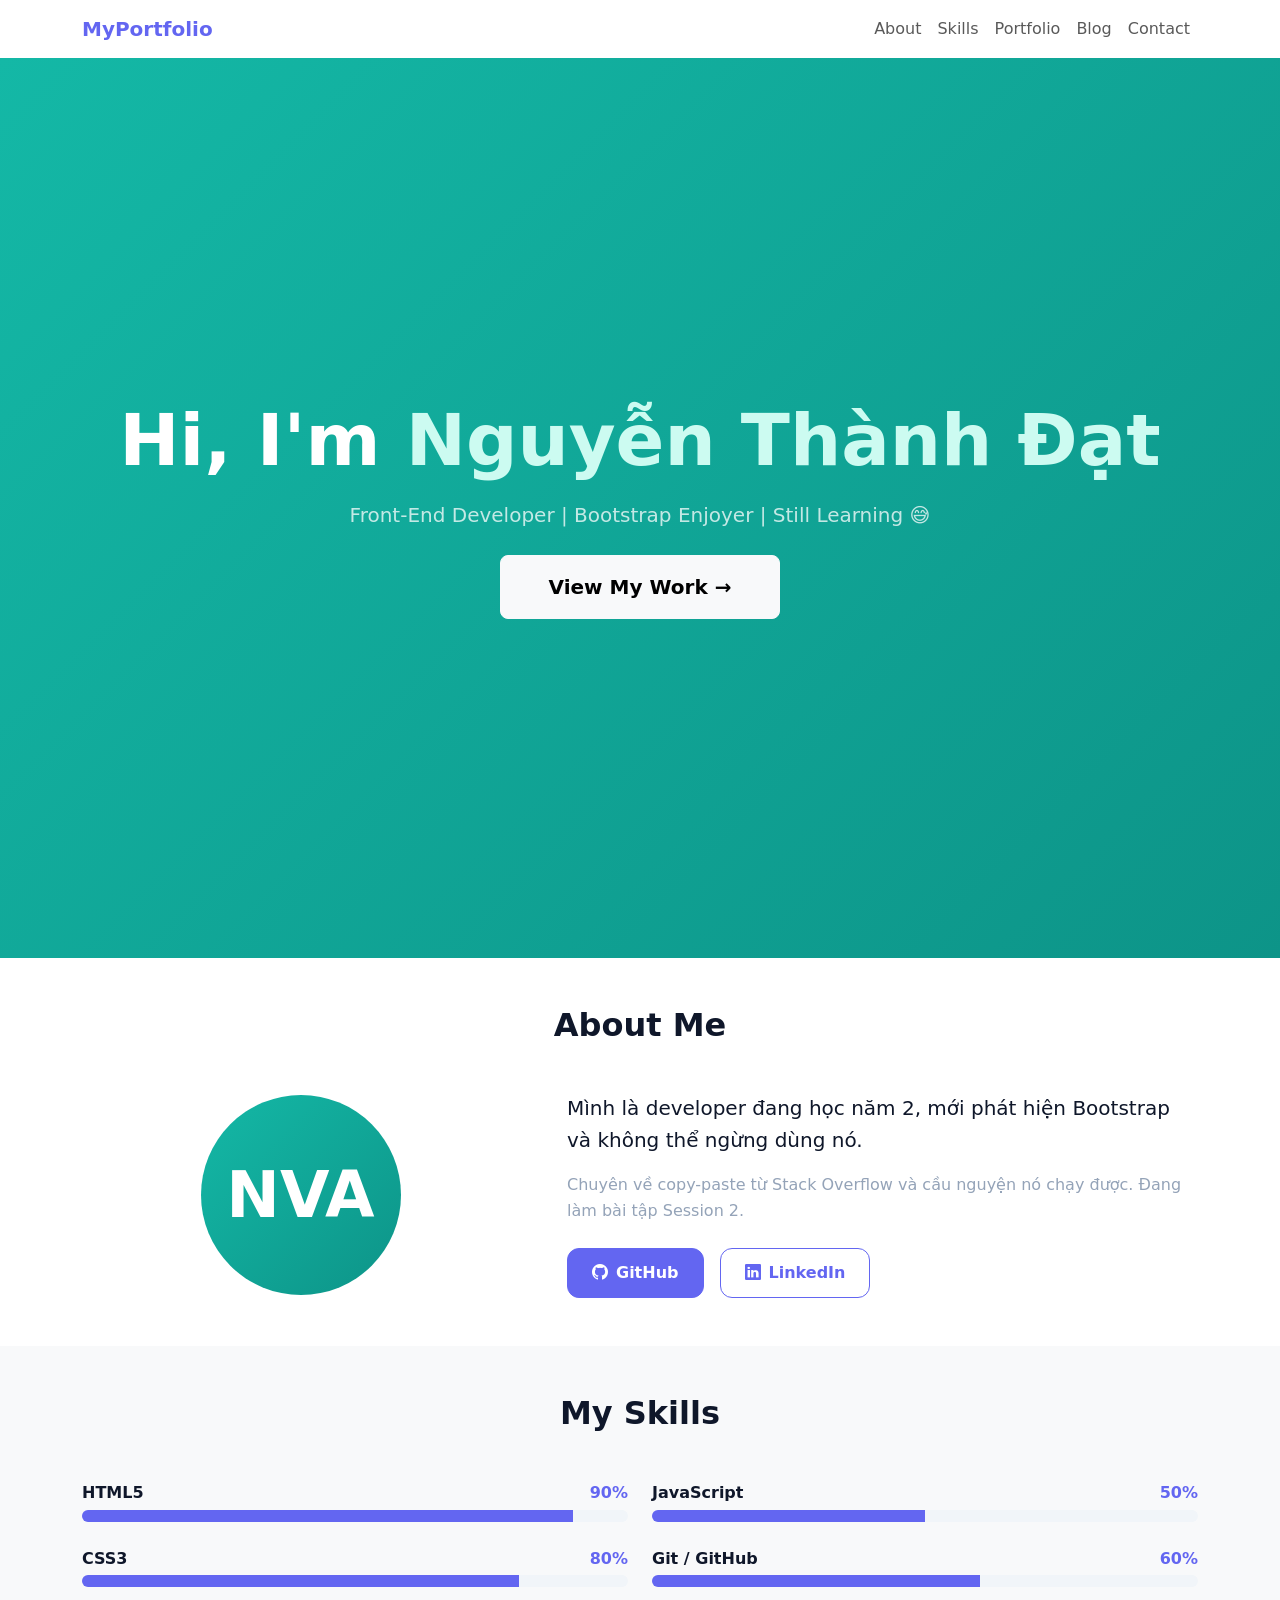
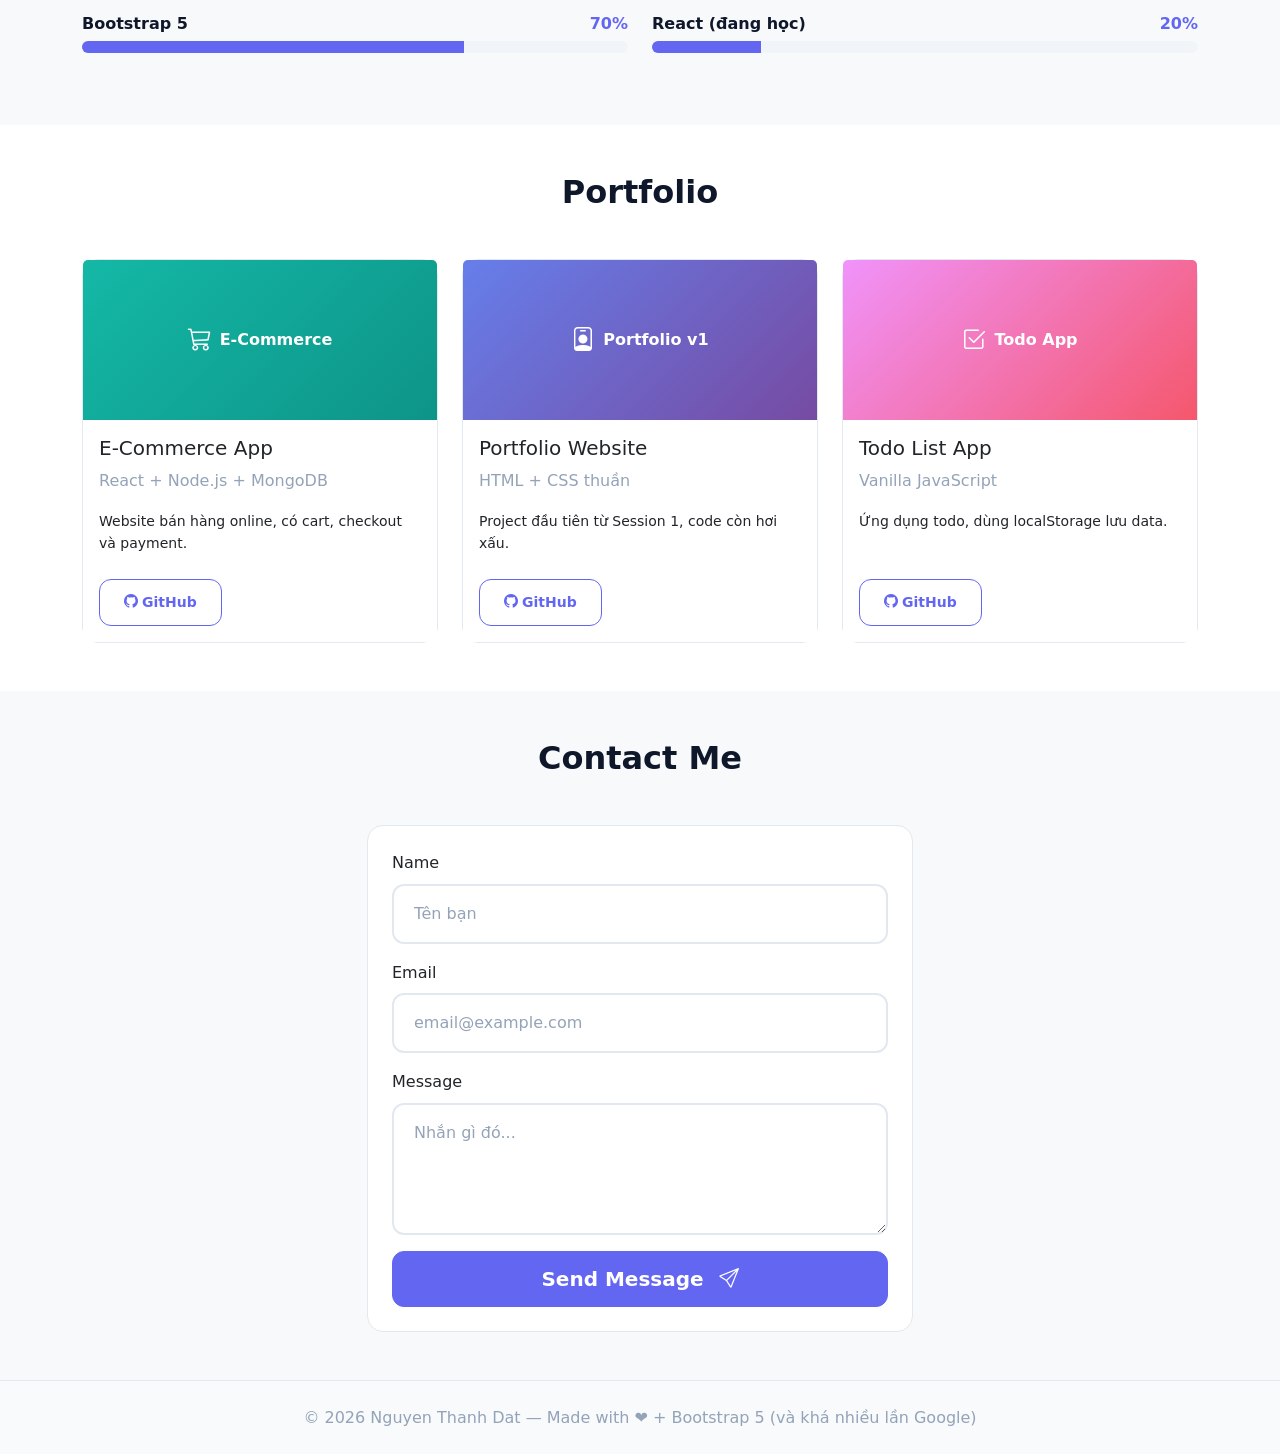
==== session_02_bootstrap/projects/portfolio_bootstrap/index.html @ e846f102 "[SETUP] Initialize project structure" ====
<!DOCTYPE html>
<html lang="en">
<head>
    <meta charset="UTF-8">
    <meta name="viewport" content="width=device-width, initial-scale=1.0">
    <title>MyPortfolio — Nguyễn Thành Đạt</title>
    <link href="https://cdn.jsdelivr.net/npm/bootstrap@5.3.2/dist/css/bootstrap.min.css" rel="stylesheet">
    <link href="https://cdn.jsdelivr.net/npm/bootstrap-icons@1.11.0/font/bootstrap-icons.css" rel="stylesheet">
    <link rel="stylesheet" href="css/custom-theme.css">
</head>
<body>

<!-- ===== NAVBAR ===== -->
<nav class="navbar navbar-expand-lg navbar-light bg-white sticky-top">
    <div class="container">
        <a class="navbar-brand fw-bold text-primary" href="#">MyPortfolio</a>

        <!-- Hamburger button -->
        <button class="navbar-toggler" type="button"
                data-bs-toggle="collapse"
                data-bs-target="#navbarNav"
                aria-controls="navbarNav"
                aria-expanded="false"
                aria-label="Toggle navigation">
            <span class="navbar-toggler-icon"></span>
        </button>

        <!-- Nav links -->
        <div class="collapse navbar-collapse" id="navbarNav">
            <ul class="navbar-nav ms-auto">
                <li class="nav-item"><a class="nav-link" href="#about">About</a></li>
                <li class="nav-item"><a class="nav-link" href="#skills">Skills</a></li>
                <li class="nav-item"><a class="nav-link" href="#portfolio">Portfolio</a></li>
                <li class="nav-item"><a class="nav-link" href="blog.html">Blog</a></li>
                <li class="nav-item"><a class="nav-link" href="#contact">Contact</a></li>
            </ul>
        </div>
    </div>
</nav>

<!-- ===== HERO ===== -->
<section class="min-vh-100 d-flex align-items-center justify-content-center text-center text-white"
         style="background: linear-gradient(135deg, #14b8a6 0%, #0d9488 100%);">
    <div class="container">
        <h1 class="display-2 fw-bold mb-3">
            Hi, I'm <span style="color: #ccfbf1;">Nguyễn Thành Đạt</span>
        </h1>
        <p class="lead mb-4 opacity-75">Front-End Developer | Bootstrap Enjoyer | Still Learning 😅</p>
        <a href="#portfolio" class="btn btn-light btn-lg px-5 py-3 fw-semibold">
            View My Work →
        </a>
    </div>
</section>

<!-- ===== ABOUT ===== -->
<section id="about" class="py-5">
    <div class="container">
        <h2 class="text-center mb-5 fw-bold">About Me</h2>
        <div class="row align-items-center g-5">
            <div class="col-lg-5 text-center">
                <div class="rounded-circle mx-auto d-flex align-items-center justify-content-center text-white fw-bold"
                     style="width:200px; height:200px; background: linear-gradient(135deg, #14b8a6, #0d9488); font-size: 4rem;">
                    NVA
                </div>
            </div>
            <div class="col-lg-7">
                <p class="lead">Mình là developer đang học năm 2, mới phát hiện Bootstrap và không thể ngừng dùng nó.</p>
                <p class="text-muted">Chuyên về copy-paste từ Stack Overflow và cầu nguyện nó chạy được. Đang làm bài tập Session 2.</p>
                <div class="d-flex gap-3 mt-4">
                    <a href="#" class="btn btn-primary">
                        <i class="bi bi-github me-2"></i>GitHub
                    </a>
                    <a href="#" class="btn btn-outline-primary">
                        <i class="bi bi-linkedin me-2"></i>LinkedIn
                    </a>
                </div>
            </div>
        </div>
    </div>
</section>

<!-- ===== SKILLS ===== -->
<section id="skills" class="py-5 bg-light">
    <div class="container">
        <h2 class="text-center mb-5 fw-bold">My Skills</h2>
        <div class="row g-4">
            <div class="col-md-6">
                <div class="mb-4">
                    <div class="d-flex justify-content-between mb-1">
                        <span class="fw-semibold">HTML5</span>
                        <span class="fw-semibold text-primary">90%</span>
                    </div>
                    <div class="progress" style="height: 12px; border-radius: 8px;">
                        <div class="progress-bar" style="width: 90%"></div>
                    </div>
                </div>
                <div class="mb-4">
                    <div class="d-flex justify-content-between mb-1">
                        <span class="fw-semibold">CSS3</span>
                        <span class="fw-semibold text-primary">80%</span>
                    </div>
                    <div class="progress" style="height: 12px; border-radius: 8px;">
                        <div class="progress-bar" style="width: 80%"></div>
                    </div>
                </div>
                <div class="mb-4">
                    <div class="d-flex justify-content-between mb-1">
                        <span class="fw-semibold">Bootstrap 5</span>
                        <span class="fw-semibold text-primary">70%</span>
                    </div>
                    <div class="progress" style="height: 12px; border-radius: 8px;">
                        <div class="progress-bar" style="width: 70%"></div>
                    </div>
                </div>
            </div>
            <div class="col-md-6">
                <div class="mb-4">
                    <div class="d-flex justify-content-between mb-1">
                        <span class="fw-semibold">JavaScript</span>
                        <span class="fw-semibold text-primary">50%</span>
                    </div>
                    <div class="progress" style="height: 12px; border-radius: 8px;">
                        <div class="progress-bar" style="width: 50%"></div>
                    </div>
                </div>
                <div class="mb-4">
                    <div class="d-flex justify-content-between mb-1">
                        <span class="fw-semibold">Git / GitHub</span>
                        <span class="fw-semibold text-primary">60%</span>
                    </div>
                    <div class="progress" style="height: 12px; border-radius: 8px;">
                        <div class="progress-bar" style="width: 60%"></div>
                    </div>
                </div>
                <div class="mb-4">
                    <div class="d-flex justify-content-between mb-1">
                        <span class="fw-semibold">React (đang học)</span>
                        <span class="fw-semibold text-primary">20%</span>
                    </div>
                    <div class="progress" style="height: 12px; border-radius: 8px;">
                        <div class="progress-bar" style="width: 20%"></div>
                    </div>
                </div>
            </div>
        </div>
    </div>
</section>

<!-- ===== PORTFOLIO GRID ===== -->
<section id="portfolio" class="py-5">
    <div class="container">
        <h2 class="text-center mb-5 fw-bold">Portfolio</h2>
        <div class="row g-4">

            <div class="col-12 col-md-6 col-lg-4">
                <div class="card h-100">
                    <div class="card-img-top d-flex align-items-center justify-content-center text-white fw-bold"
                         style="height:160px; background: linear-gradient(135deg,#14b8a6,#0d9488);">
                        <i class="bi bi-cart3 me-2" style="font-size:1.5rem;"></i> E-Commerce
                    </div>
                    <div class="card-body">
                        <h5 class="card-title">E-Commerce App</h5>
                        <p class="card-text text-muted">React + Node.js + MongoDB</p>
                        <p class="card-text small">Website bán hàng online, có cart, checkout và payment.</p>
                    </div>
                    <div class="card-footer bg-white border-0 pb-3">
                        <a href="#" class="btn btn-sm btn-outline-primary">
                            <i class="bi bi-github me-1"></i>GitHub
                        </a>
                    </div>
                </div>
            </div>

            <div class="col-12 col-md-6 col-lg-4">
                <div class="card h-100">
                    <div class="card-img-top d-flex align-items-center justify-content-center text-white fw-bold"
                         style="height:160px; background: linear-gradient(135deg,#667eea,#764ba2);">
                        <i class="bi bi-person-badge me-2" style="font-size:1.5rem;"></i> Portfolio v1
                    </div>
                    <div class="card-body">
                        <h5 class="card-title">Portfolio Website</h5>
                        <p class="card-text text-muted">HTML + CSS thuần</p>
                        <p class="card-text small">Project đầu tiên từ Session 1, code còn hơi xấu.</p>
                    </div>
                    <div class="card-footer bg-white border-0 pb-3">
                        <a href="#" class="btn btn-sm btn-outline-primary">
                            <i class="bi bi-github me-1"></i>GitHub
                        </a>
                    </div>
                </div>
            </div>

            <div class="col-12 col-md-6 col-lg-4">
                <div class="card h-100">
                    <div class="card-img-top d-flex align-items-center justify-content-center text-white fw-bold"
                         style="height:160px; background: linear-gradient(135deg,#f093fb,#f5576c);">
                        <i class="bi bi-check2-square me-2" style="font-size:1.5rem;"></i> Todo App
                    </div>
                    <div class="card-body">
                        <h5 class="card-title">Todo List App</h5>
                        <p class="card-text text-muted">Vanilla JavaScript</p>
                        <p class="card-text small">Ứng dụng todo, dùng localStorage lưu data.</p>
                    </div>
                    <div class="card-footer bg-white border-0 pb-3">
                        <a href="#" class="btn btn-sm btn-outline-primary">
                            <i class="bi bi-github me-1"></i>GitHub
                        </a>
                    </div>
                </div>
            </div>

        </div>
    </div>
</section>

<!-- ===== CONTACT ===== -->
<section id="contact" class="py-5 bg-light">
    <div class="container">
        <h2 class="text-center mb-5 fw-bold">Contact Me</h2>
        <div class="row justify-content-center">
            <div class="col-lg-6">
                <div class="card">
                    <div class="card-body p-4">
                        <form>
                            <div class="mb-3">
                                <label class="form-label">Name</label>
                                <input type="text" class="form-control" placeholder="Tên bạn">
                            </div>
                            <div class="mb-3">
                                <label class="form-label">Email</label>
                                <input type="email" class="form-control" placeholder="email@example.com">
                            </div>
                            <div class="mb-3">
                                <label class="form-label">Message</label>
                                <textarea class="form-control" rows="4" placeholder="Nhắn gì đó..."></textarea>
                            </div>
                            <div class="d-grid">
                                <button type="submit" class="btn btn-primary btn-lg">
                                    Send Message <i class="bi bi-send ms-2"></i>
                                </button>
                            </div>
                        </form>
                    </div>
                </div>
            </div>
        </div>
    </div>
</section>

<!-- Footer -->
<footer class="py-4 text-center text-muted" style="background: #f8fafc; border-top: 1px solid #e2e8f0;">
    <p class="mb-0">© 2026 Nguyen Thanh Dat — Made with ❤️ + Bootstrap 5 (và khá nhiều lần Google)</p>
</footer>

<script src="https://cdn.jsdelivr.net/npm/bootstrap@5.3.2/dist/js/bootstrap.bundle.min.js"></script>
<script src="js/main.js"></script>
</body>
</html>
---- session_02_bootstrap/projects/portfolio_bootstrap/css/custom-theme.css ----
/* Custom Bootstrap Theme */
:root {
    --primary: #6366f1;
    --primary-dark: #4f46e5;
    --primary-light: rgba(99, 102, 241, 0.1);
    --secondary: #64748b;
    --success: #22c55e;
    --info: #06b6d4;
    --warning: #f59e0b;
    --danger: #ef4444;
    --light: #f8fafc;
    --dark: #0f172a;
    --body-bg: #ffffff;
    --body-color: #334155;
    --card-bg: #ffffff;
    --card-border: #e2e8f0;
    --navbar-bg: rgba(255, 255, 255, 0.95);
    --navbar-border: rgba(0, 0, 0, 0.1);
    --text-muted: #94a3b8;
    --shadow-sm: 0 1px 2px rgba(0, 0, 0, 0.05);
    --shadow-md: 0 4px 6px -1px rgba(0, 0, 0, 0.1);
    --shadow-lg: 0 10px 15px -3px rgba(0, 0, 0, 0.1);
    --shadow-xl: 0 20px 25px -5px rgba(0, 0, 0, 0.1);
    --border-radius-sm: 0.5rem;
    --border-radius: 0.75rem;
    --border-radius-lg: 1rem;
    --border-radius-xl: 1.5rem;
    --transition-fast: 0.15s ease;
    --transition-normal: 0.3s ease;
}

/* Light mode (default) */
:root[data-theme="light"],
:root {
    --bg-primary: #ffffff;
    --bg-secondary: #f8fafc;
    --bg-tertiary: #f1f5f9;
    --text-primary: #0f172a;
    --text-secondary: #475569;
    --accent-color: #6366f1;
    --accent-hover: #4f46e5;
    --accent-light: rgba(99, 102, 241, 0.1);
    --card-bg: #ffffff;
    --card-border: #e2e8f0;
    --border-color: #e2e8f0;
    --navbar-bg: rgba(255, 255, 255, 0.98);
    --navbar-border: rgba(0, 0, 0, 0.05);
    --overlay-bg: rgba(15, 23, 42, 0.85);
    --error-color: #ef4444;
    --success-color: #22c55e;
    --warning-color: #f59e0b;
}

/* Dark mode */
:root[data-theme="dark"] {
    --bg-primary: #0f172a;
    --bg-secondary: #1e293b;
    --bg-tertiary: #334155;
    --text-primary: #f8fafc;
    --text-secondary: #cbd5e1;
    --accent-color: #818cf8;
    --accent-hover: #6366f1;
    --accent-light: rgba(129, 140, 248, 0.15);
    --card-bg: #1e293b;
    --card-border: #334155;
    --border-color: #334155;
    --navbar-bg: rgba(15, 23, 42, 0.98);
    --navbar-border: rgba(255, 255, 255, 0.05);
    --overlay-bg: rgba(0, 0, 0, 0.85);
}

/* Base Styles */
* {
    margin: 0;
    padding: 0;
    box-sizing: border-box;
}

html {
    scroll-behavior: smooth;
}

body {
    background-color: var(--bg-primary);
    color: var(--text-primary);
    font-family: 'Segoe UI', system-ui, -apple-system, sans-serif;
    line-height: 1.6;
    transition: background-color var(--transition-normal), color var(--transition-normal);
}

a {
    color: var(--accent-color);
    text-decoration: none;
    transition: color var(--transition-fast);
}

a:hover {
    color: var(--accent-hover);
}

/* Typography */
.display-3 {
    font-size: 3rem;
}

.display-4 {
    font-size: 2.5rem;
}

.display-5 {
    font-size: 2rem;
}

/* Background Gradient */
.bg-gradient {
    background: linear-gradient(135deg, var(--bg-secondary) 0%, var(--bg-tertiary) 100%);
}

.bg-gradient-dark {
    background: linear-gradient(135deg, var(--dark) 0%, #1e293b 100%);
}

/* Cards */
.card {
    background-color: var(--card-bg);
    border: 1px solid var(--card-border);
    border-radius: var(--border-radius-lg);
    transition: transform var(--transition-normal), box-shadow var(--transition-normal), background-color var(--transition-normal);
}

.card:hover {
    transform: translateY(-3px);
    box-shadow: var(--shadow-lg);
}

/* Buttons */
.btn-primary {
    background-color: var(--accent-color);
    border-color: var(--accent-color);
    color: white;
    font-weight: 600;
    padding: 0.75rem 1.5rem;
    border-radius: var(--border-radius);
    transition: all var(--transition-normal);
}

.btn-primary:hover {
    background-color: var(--accent-hover);
    border-color: var(--accent-hover);
    color: white;
    transform: translateY(-2px);
    box-shadow: var(--shadow-md);
}

.btn-outline-primary {
    color: var(--accent-color);
    border-color: var(--accent-color);
    font-weight: 600;
    padding: 0.75rem 1.5rem;
    border-radius: var(--border-radius);
    transition: all var(--transition-normal);
}

.btn-outline-primary:hover {
    background-color: var(--accent-color);
    border-color: var(--accent-color);
    color: white;
    transform: translateY(-2px);
}

/* Form Controls */
.form-control,
.form-control-lg {
    background-color: var(--bg-primary);
    border: 2px solid var(--border-color);
    color: var(--text-primary);
    border-radius: var(--border-radius);
    padding: 1rem 1.25rem;
    transition: all var(--transition-normal);
}

.form-control:focus,
.form-control-lg:focus {
    border-color: var(--accent-color);
    box-shadow: 0 0 0 4px var(--accent-light);
    outline: none;
}

.form-control::placeholder {
    color: var(--text-muted);
}

/* Progress Bars */
.progress {
    background-color: var(--bg-tertiary);
    border-radius: var(--border-radius-full);
    overflow: hidden;
}

.progress-bar {
    background-color: var(--accent-color);
    transition: width 1s ease-out;
}

/* Badges */
.badge {
    font-weight: 600;
    padding: 0.5rem 1rem;
    border-radius: var(--border-radius-full);
}

/* Navbar */
.navbar-dark .navbar-nav .nav-link {
    color: rgba(255, 255, 255, 0.8);
    font-weight: 500;
    padding: 0.5rem 1rem;
    border-radius: var(--border-radius);
    transition: all var(--transition-fast);
}

.navbar-dark .navbar-nav .nav-link:hover,
.navbar-dark .navbar-nav .nav-link.active {
    color: white;
    background-color: var(--accent-color);
}

.navbar-dark .navbar-brand {
    font-size: 1.5rem;
    font-weight: 700;
}

.navbar-dark .navbar-brand .text-primary {
    color: var(--accent-color) !important;
}

/* Portfolio Card */
.portfolio-card .card-img-top {
    height: 200px;
    object-fit: cover;
    transition: transform 0.4s ease;
}

.portfolio-card:hover .card-img-top {
    transform: scale(1.05);
}

/* Skill Card */
.skill-card {
    transition: transform var(--transition-normal), box-shadow var(--transition-normal);
}

.skill-card:hover {
    transform: translateY(-3px);
    box-shadow: var(--shadow-md);
}

/* Footer */
footer {
    background-color: var(--dark);
    color: white;
}

/* Text Colors */
.text-primary {
    color: var(--accent-color) !important;
}

.text-muted {
    color: var(--text-muted) !important;
}

/* Shadows */
.shadow-sm {
    box-shadow: var(--shadow-sm);
}

.shadow-lg {
    box-shadow: var(--shadow-lg);
}

/* Border Radius */
.rounded-3 {
    border-radius: var(--border-radius-lg);
}

.rounded-4 {
    border-radius: var(--border-radius-xl);
}

/* Hover Background */
.hover-bg:hover {
    background-color: var(--accent-light);
}

/* Responsive Typography */
@media (max-width: 768px) {
    .display-3 {
        font-size: 2.5rem;
    }

    .display-4 {
        font-size: 2rem;
    }

    .display-5 {
        font-size: 1.75rem;
    }
}
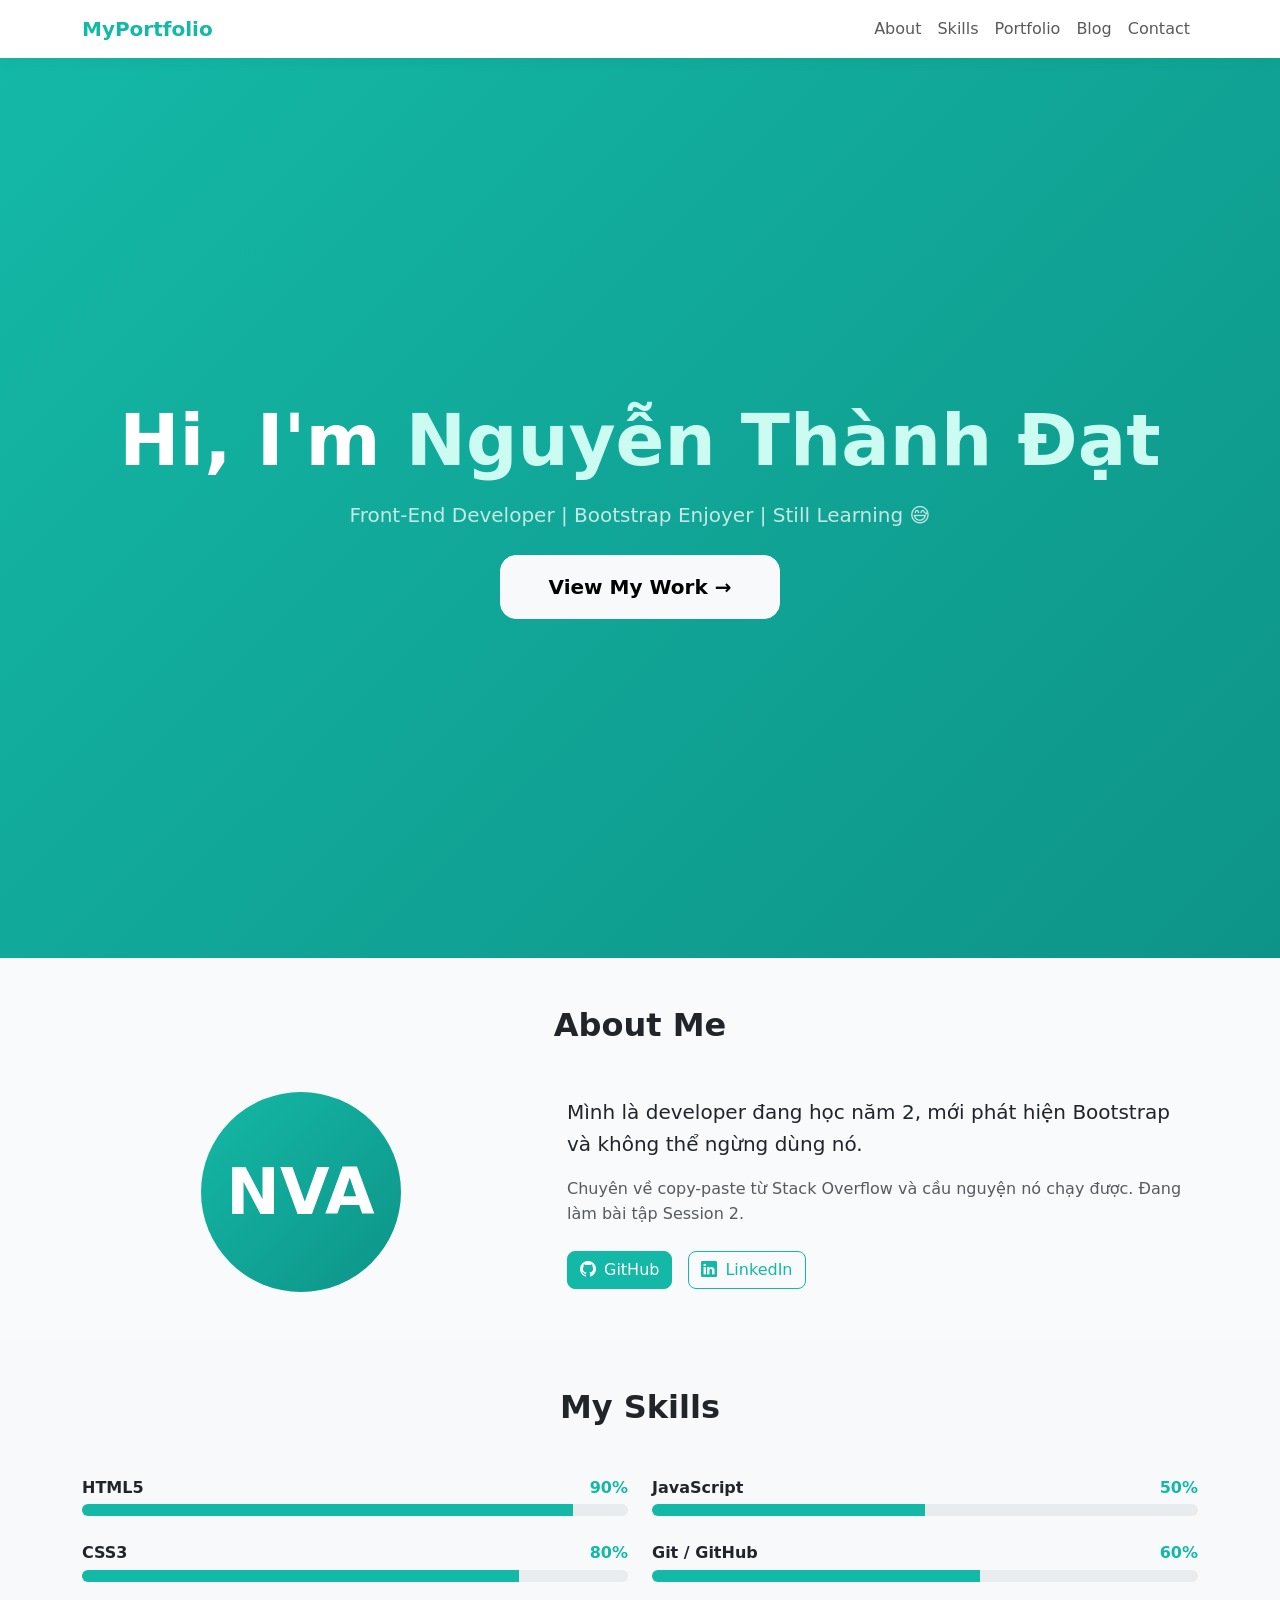
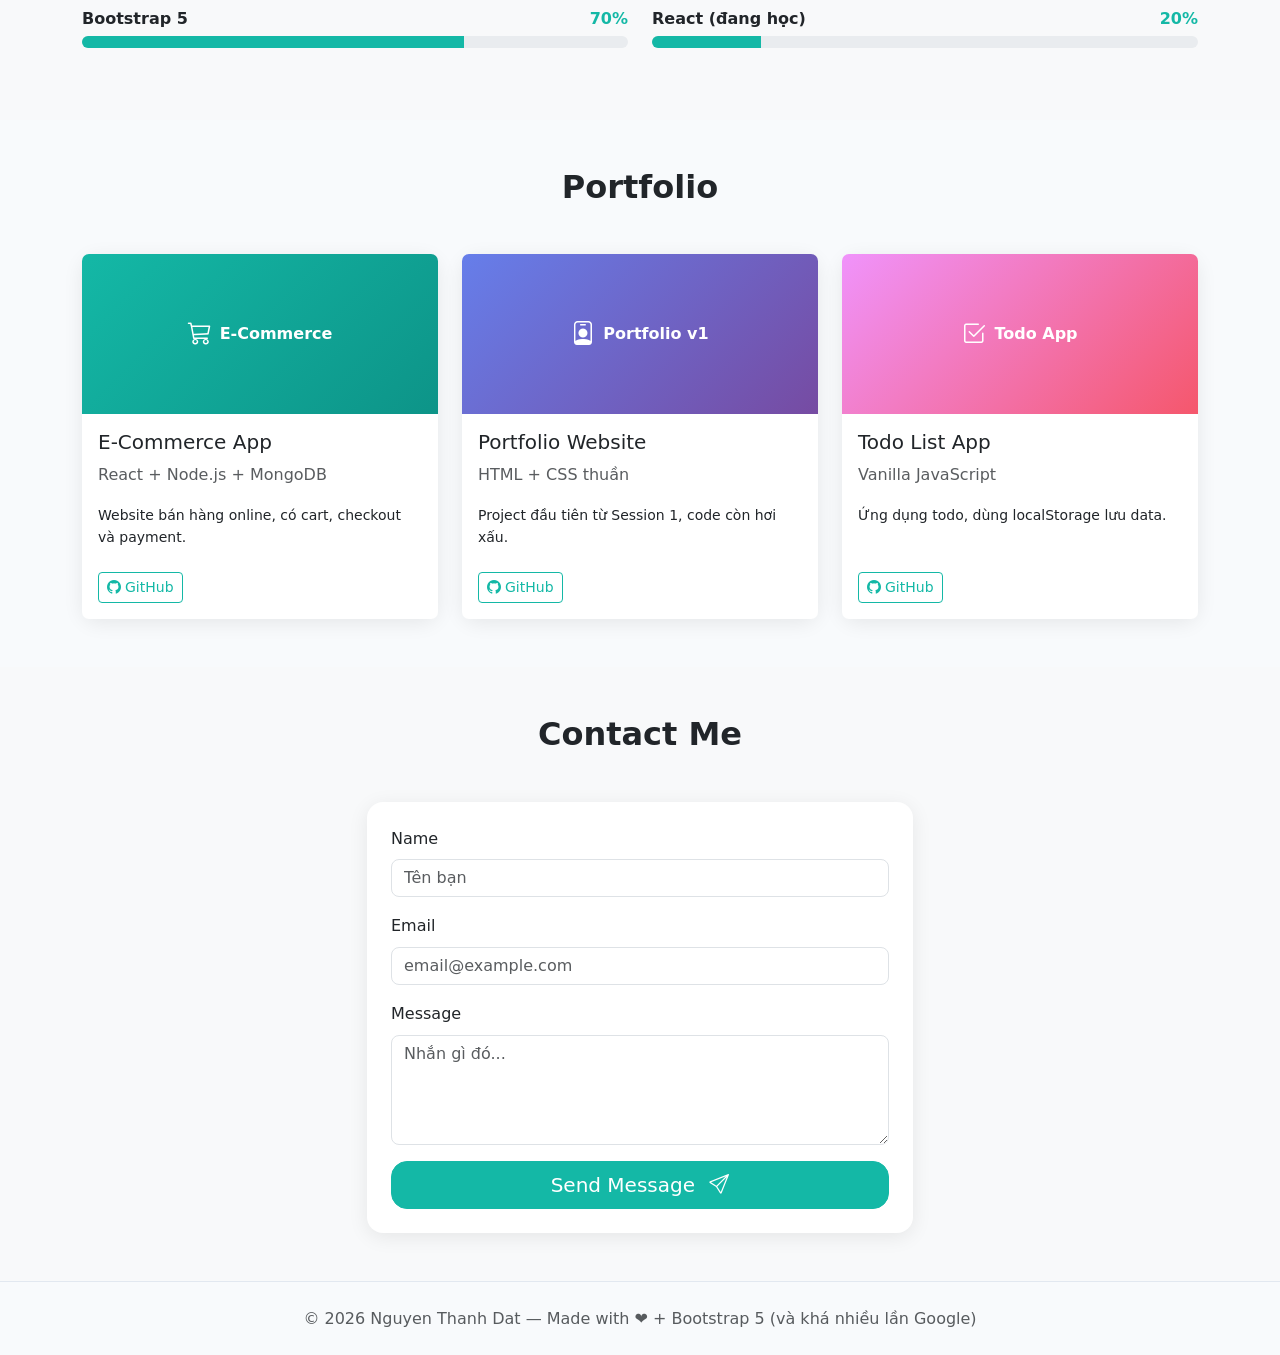
==== commit 568f1023: "[THEME] Apply complete new color palette" ====
--- a/session_02_bootstrap/projects/portfolio_bootstrap/index.html
+++ b/session_02_bootstrap/projects/portfolio_bootstrap/index.html
@@ -20,7 +20,7 @@
                 data-bs-toggle="collapse"
                 data-bs-target="#navbarNav"
                 aria-controls="navbarNav"
-                aria-expanded="false"
+                aria-expanded="false" 
                 aria-label="Toggle navigation">
             <span class="navbar-toggler-icon"></span>
         </button>
@@ -253,6 +253,6 @@
 </footer>
 
 <script src="https://cdn.jsdelivr.net/npm/bootstrap@5.3.2/dist/js/bootstrap.bundle.min.js"></script>
-<script src="js/main.js"></script>
+<script src="js/main.js"></script> 
 </body>
 </html>
--- a/session_02_bootstrap/projects/portfolio_bootstrap/css/custom-theme.css
+++ b/session_02_bootstrap/projects/portfolio_bootstrap/css/custom-theme.css
@@ -1,308 +1,70 @@
-/* Custom Bootstrap Theme */
+/* 1. Override Bootstrap CSS variables */
 :root {
-    --primary: #6366f1;
-    --primary-dark: #4f46e5;
-    --primary-light: rgba(99, 102, 241, 0.1);
-    --secondary: #64748b;
-    --success: #22c55e;
-    --info: #06b6d4;
-    --warning: #f59e0b;
-    --danger: #ef4444;
-    --light: #f8fafc;
-    --dark: #0f172a;
-    --body-bg: #ffffff;
-    --body-color: #334155;
-    --card-bg: #ffffff;
-    --card-border: #e2e8f0;
-    --navbar-bg: rgba(255, 255, 255, 0.95);
-    --navbar-border: rgba(0, 0, 0, 0.1);
-    --text-muted: #94a3b8;
-    --shadow-sm: 0 1px 2px rgba(0, 0, 0, 0.05);
-    --shadow-md: 0 4px 6px -1px rgba(0, 0, 0, 0.1);
-    --shadow-lg: 0 10px 15px -3px rgba(0, 0, 0, 0.1);
-    --shadow-xl: 0 20px 25px -5px rgba(0, 0, 0, 0.1);
-    --border-radius-sm: 0.5rem;
-    --border-radius: 0.75rem;
-    --border-radius-lg: 1rem;
-    --border-radius-xl: 1.5rem;
-    --transition-fast: 0.15s ease;
-    --transition-normal: 0.3s ease;
+    --bs-primary: #14b8a6;
+    --bs-primary-rgb: 20, 184, 166;
+    --bs-secondary: #64748b;
+    --bs-secondary-rgb: 100, 116, 139;
+ 
+    --custom-primary-hover: #0d9488;
+    --custom-shadow: 0 4px 20px rgba(0, 0, 0, 0.08);
+    --custom-shadow-sm: 0 2px 15px rgba(0, 0, 0, 0.05);
+
+    /* Typography */
+    --bs-body-font-family: 'Segoe UI', system-ui, sans-serif;
+    --bs-body-line-height: 1.6;
+
+    /* Border radius */
+    --bs-border-radius: 0.5rem;
+    --bs-border-radius-lg: 1rem;
 }
 
-/* Light mode (default) */
-:root[data-theme="light"],
-:root {
-    --bg-primary: #ffffff;
-    --bg-secondary: #f8fafc;
-    --bg-tertiary: #f1f5f9;
-    --text-primary: #0f172a;
-    --text-secondary: #475569;
-    --accent-color: #6366f1;
-    --accent-hover: #4f46e5;
-    --accent-light: rgba(99, 102, 241, 0.1);
-    --card-bg: #ffffff;
-    --card-border: #e2e8f0;
-    --border-color: #e2e8f0;
-    --navbar-bg: rgba(255, 255, 255, 0.98);
-    --navbar-border: rgba(0, 0, 0, 0.05);
-    --overlay-bg: rgba(15, 23, 42, 0.85);
-    --error-color: #ef4444;
-    --success-color: #22c55e;
-    --warning-color: #f59e0b;
+/* 2. Button overrides */
+.btn-primary {
+    background-color: var(--bs-primary);
+    border-color: var(--bs-primary);
+}
+.btn-primary:hover,
+.btn-primary:focus {
+    background-color: var(--custom-primary-hover);
+    border-color: var(--custom-primary-hover);
+}
+.btn-outline-primary {
+    color: var(--bs-primary);
+    border-color: var(--bs-primary);
+}
+.btn-outline-primary:hover {
+    background-color: var(--bs-primary);
+    border-color: var(--bs-primary);
+    color: #fff;
 }
 
-/* Dark mode */
-:root[data-theme="dark"] {
-    --bg-primary: #0f172a;
-    --bg-secondary: #1e293b;
-    --bg-tertiary: #334155;
-    --text-primary: #f8fafc;
-    --text-secondary: #cbd5e1;
-    --accent-color: #818cf8;
-    --accent-hover: #6366f1;
-    --accent-light: rgba(129, 140, 248, 0.15);
-    --card-bg: #1e293b;
-    --card-border: #334155;
-    --border-color: #334155;
-    --navbar-bg: rgba(15, 23, 42, 0.98);
-    --navbar-border: rgba(255, 255, 255, 0.05);
-    --overlay-bg: rgba(0, 0, 0, 0.85);
+/* 3. Text & background overrides */
+.text-primary { color: var(--bs-primary) !important; }
+.bg-primary    { background-color: var(--bs-primary) !important; }
+.badge.bg-primary { background-color: var(--bs-primary) !important; }
+
+/* 4. Progress bar */
+.progress-bar { background-color: var(--bs-primary); }
+
+/* 5. Card — tăng border-radius, thêm shadow */
+.card {
+    border: none;
+    border-radius: 16px;
+    box-shadow: var(--custom-shadow);
 }
 
-/* Base Styles */
-* {
-    margin: 0;
-    padding: 0;
-    box-sizing: border-box;
+/* 6. Navbar */
+.navbar {
+    box-shadow: var(--custom-shadow-sm);
 }
 
-html {
-    scroll-behavior: smooth;
+/* 7. Custom spacing */
+.py-section {
+    padding-top: 5rem;
+    padding-bottom: 5rem;
 }
 
+/* 8. Global body background */
 body {
-    background-color: var(--bg-primary);
-    color: var(--text-primary);
-    font-family: 'Segoe UI', system-ui, -apple-system, sans-serif;
-    line-height: 1.6;
-    transition: background-color var(--transition-normal), color var(--transition-normal);
-}
-
-a {
-    color: var(--accent-color);
-    text-decoration: none;
-    transition: color var(--transition-fast);
-}
-
-a:hover {
-    color: var(--accent-hover);
-}
-
-/* Typography */
-.display-3 {
-    font-size: 3rem;
-}
-
-.display-4 {
-    font-size: 2.5rem;
-}
-
-.display-5 {
-    font-size: 2rem;
-}
-
-/* Background Gradient */
-.bg-gradient {
-    background: linear-gradient(135deg, var(--bg-secondary) 0%, var(--bg-tertiary) 100%);
-}
-
-.bg-gradient-dark {
-    background: linear-gradient(135deg, var(--dark) 0%, #1e293b 100%);
-}
-
-/* Cards */
-.card {
-    background-color: var(--card-bg);
-    border: 1px solid var(--card-border);
-    border-radius: var(--border-radius-lg);
-    transition: transform var(--transition-normal), box-shadow var(--transition-normal), background-color var(--transition-normal);
-}
-
-.card:hover {
-    transform: translateY(-3px);
-    box-shadow: var(--shadow-lg);
-}
-
-/* Buttons */
-.btn-primary {
-    background-color: var(--accent-color);
-    border-color: var(--accent-color);
-    color: white;
-    font-weight: 600;
-    padding: 0.75rem 1.5rem;
-    border-radius: var(--border-radius);
-    transition: all var(--transition-normal);
-}
-
-.btn-primary:hover {
-    background-color: var(--accent-hover);
-    border-color: var(--accent-hover);
-    color: white;
-    transform: translateY(-2px);
-    box-shadow: var(--shadow-md);
-}
-
-.btn-outline-primary {
-    color: var(--accent-color);
-    border-color: var(--accent-color);
-    font-weight: 600;
-    padding: 0.75rem 1.5rem;
-    border-radius: var(--border-radius);
-    transition: all var(--transition-normal);
-}
-
-.btn-outline-primary:hover {
-    background-color: var(--accent-color);
-    border-color: var(--accent-color);
-    color: white;
-    transform: translateY(-2px);
-}
-
-/* Form Controls */
-.form-control,
-.form-control-lg {
-    background-color: var(--bg-primary);
-    border: 2px solid var(--border-color);
-    color: var(--text-primary);
-    border-radius: var(--border-radius);
-    padding: 1rem 1.25rem;
-    transition: all var(--transition-normal);
-}
-
-.form-control:focus,
-.form-control-lg:focus {
-    border-color: var(--accent-color);
-    box-shadow: 0 0 0 4px var(--accent-light);
-    outline: none;
-}
-
-.form-control::placeholder {
-    color: var(--text-muted);
-}
-
-/* Progress Bars */
-.progress {
-    background-color: var(--bg-tertiary);
-    border-radius: var(--border-radius-full);
-    overflow: hidden;
-}
-
-.progress-bar {
-    background-color: var(--accent-color);
-    transition: width 1s ease-out;
-}
-
-/* Badges */
-.badge {
-    font-weight: 600;
-    padding: 0.5rem 1rem;
-    border-radius: var(--border-radius-full);
-}
-
-/* Navbar */
-.navbar-dark .navbar-nav .nav-link {
-    color: rgba(255, 255, 255, 0.8);
-    font-weight: 500;
-    padding: 0.5rem 1rem;
-    border-radius: var(--border-radius);
-    transition: all var(--transition-fast);
-}
-
-.navbar-dark .navbar-nav .nav-link:hover,
-.navbar-dark .navbar-nav .nav-link.active {
-    color: white;
-    background-color: var(--accent-color);
-}
-
-.navbar-dark .navbar-brand {
-    font-size: 1.5rem;
-    font-weight: 700;
-}
-
-.navbar-dark .navbar-brand .text-primary {
-    color: var(--accent-color) !important;
-}
-
-/* Portfolio Card */
-.portfolio-card .card-img-top {
-    height: 200px;
-    object-fit: cover;
-    transition: transform 0.4s ease;
-}
-
-.portfolio-card:hover .card-img-top {
-    transform: scale(1.05);
-}
-
-/* Skill Card */
-.skill-card {
-    transition: transform var(--transition-normal), box-shadow var(--transition-normal);
-}
-
-.skill-card:hover {
-    transform: translateY(-3px);
-    box-shadow: var(--shadow-md);
-}
-
-/* Footer */
-footer {
-    background-color: var(--dark);
-    color: white;
-}
-
-/* Text Colors */
-.text-primary {
-    color: var(--accent-color) !important;
-}
-
-.text-muted {
-    color: var(--text-muted) !important;
-}
-
-/* Shadows */
-.shadow-sm {
-    box-shadow: var(--shadow-sm);
-}
-
-.shadow-lg {
-    box-shadow: var(--shadow-lg);
-}
-
-/* Border Radius */
-.rounded-3 {
-    border-radius: var(--border-radius-lg);
-}
-
-.rounded-4 {
-    border-radius: var(--border-radius-xl);
-}
-
-/* Hover Background */
-.hover-bg:hover {
-    background-color: var(--accent-light);
-}
-
-/* Responsive Typography */
-@media (max-width: 768px) {
-    .display-3 {
-        font-size: 2.5rem;
-    }
-
-    .display-4 {
-        font-size: 2rem;
-    }
-
-    .display-5 {
-        font-size: 1.75rem;
-    }
+    background-color: #f8fafc;
 }
